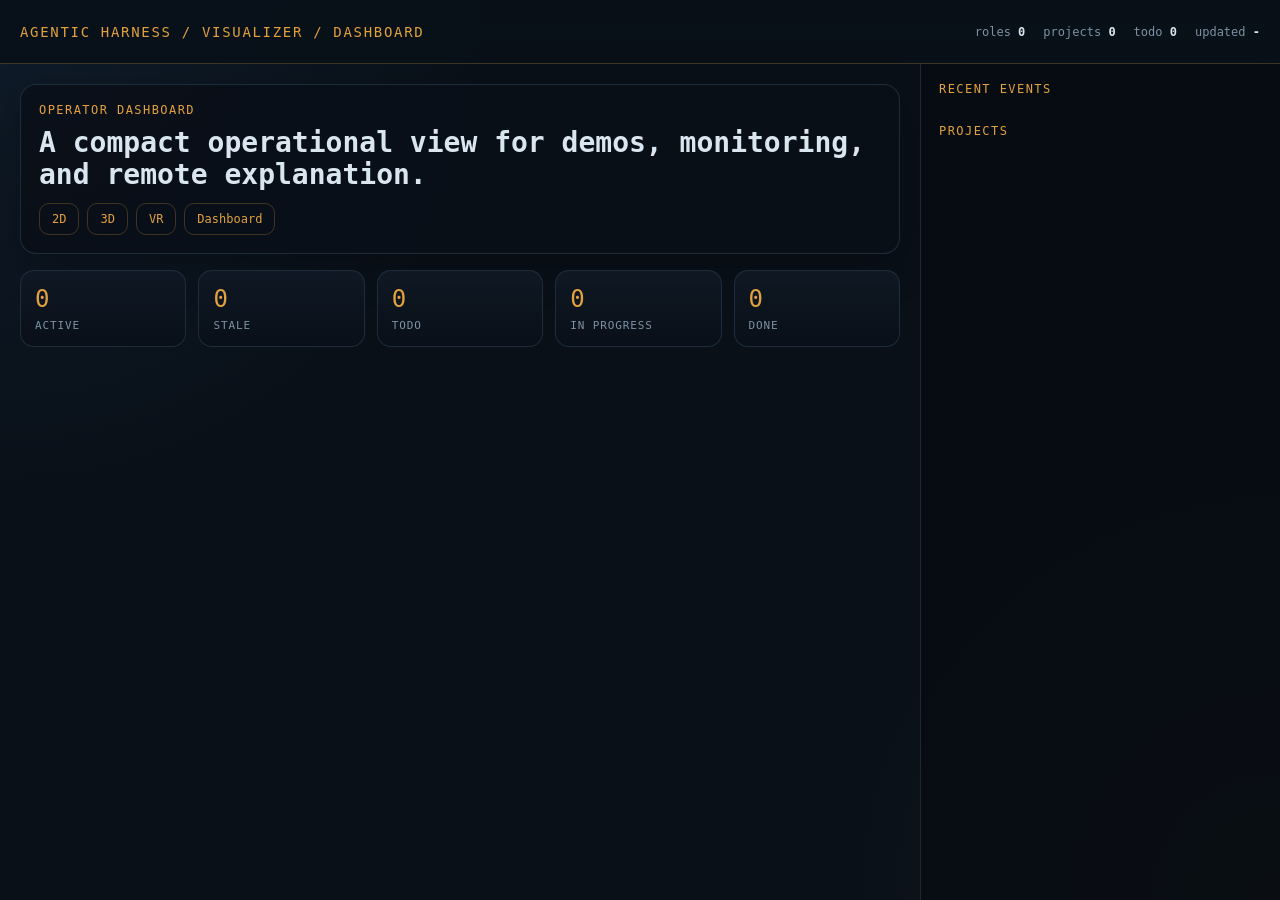
==== Visualizer/dashboard.html @ 5abae712 "Added new visualizer, added updated documentation and overview of system, continued hardening and re" ====
<!doctype html>
<html lang="en">
<head>
  <meta charset="utf-8" />
  <meta name="viewport" content="width=device-width, initial-scale=1" />
  <title>Agentic Harness Visualizer - Dashboard</title>
  <link rel="stylesheet" href="styles.css" />
</head>
<body>
  <div class="shell">
    <div class="nav">
      <div class="brand">AGENTIC HARNESS / VISUALIZER / DASHBOARD</div>
      <div class="nav-meta">
        <span>roles <b id="role-count">0</b></span>
        <span>projects <b id="project-count">0</b></span>
        <span>todo <b id="todo-count">0</b></span>
        <span>updated <b id="generated-at">-</b></span>
      </div>
    </div>
    <main class="main">
      <section class="card pad" style="margin-bottom:16px;">
        <div class="title">Operator Dashboard</div>
        <h1 class="headline">A compact operational view for demos, monitoring, and remote explanation.</h1>
        <div class="mode-links">
          <a href="/world2d.html">2D</a>
          <a href="/world3d.html">3D</a>
          <a href="/worldvr.html">VR</a>
          <a href="/dashboard.html">Dashboard</a>
        </div>
      </section>
      <section class="stats">
        <div class="stat"><div class="n" id="stat-active">0</div><div class="l">Active</div></div>
        <div class="stat"><div class="n" id="stat-stale">0</div><div class="l">Stale</div></div>
        <div class="stat"><div class="n" id="stat-todo">0</div><div class="l">Todo</div></div>
        <div class="stat"><div class="n" id="stat-progress">0</div><div class="l">In Progress</div></div>
        <div class="stat"><div class="n" id="stat-done">0</div><div class="l">Done</div></div>
      </section>
      <section class="world-grid" id="roles-grid"></section>
    </main>
    <aside class="side">
      <div class="title">Recent Events</div>
      <div class="events" id="events"></div>
      <div class="title" style="margin-top:18px;">Projects</div>
      <div class="projects" id="projects"></div>
    </aside>
  </div>
  <script src="app.js"></script>
</body>
</html>
---- Visualizer/styles.css ----
:root {
  --bg: #091018;
  --panel: rgba(10, 16, 24, 0.92);
  --surface: #101925;
  --border: #203040;
  --text: #d9e5ef;
  --muted: #7d92a5;
  --accent: #e2a13f;
  --good: #62c18a;
  --warn: #e87b44;
  --info: #5aa8ff;
  --purple: #9c7cff;
}

* { box-sizing: border-box; }
body {
  margin: 0;
  font-family: "IBM Plex Mono", "DM Mono", Consolas, monospace;
  color: var(--text);
  background:
    radial-gradient(circle at top left, rgba(90,168,255,0.08), transparent 32%),
    radial-gradient(circle at bottom right, rgba(226,161,63,0.08), transparent 28%),
    var(--bg);
}

.shell {
  min-height: 100vh;
  display: grid;
  grid-template-columns: 1fr 360px;
  grid-template-rows: 64px 1fr;
  grid-template-areas:
    "nav nav"
    "main side";
}

.nav {
  grid-area: nav;
  display: flex;
  align-items: center;
  justify-content: space-between;
  padding: 0 20px;
  border-bottom: 1px solid rgba(226, 161, 63, 0.25);
  background: rgba(9, 16, 24, 0.88);
  backdrop-filter: blur(12px);
}

.brand { color: var(--accent); letter-spacing: .12em; font-size: 14px; }
.nav-meta { display: flex; gap: 18px; color: var(--muted); font-size: 12px; }
.nav-meta span b { color: var(--text); }

.main {
  grid-area: main;
  padding: 20px;
}

.side {
  grid-area: side;
  border-left: 1px solid rgba(32, 48, 64, 0.8);
  background: rgba(7, 12, 18, 0.86);
  padding: 18px;
  overflow: auto;
}

.hero {
  display: grid;
  grid-template-columns: 1.3fr 1fr;
  gap: 16px;
  margin-bottom: 16px;
}

.card {
  background: var(--panel);
  border: 1px solid rgba(32, 48, 64, 0.9);
  border-radius: 16px;
  box-shadow: 0 12px 40px rgba(0, 0, 0, 0.28);
}

.card.pad { padding: 18px; }
.title { font-size: 12px; color: var(--accent); letter-spacing: .12em; margin-bottom: 10px; text-transform: uppercase; }
.headline { font-size: 28px; line-height: 1.15; margin: 0 0 10px; }
.muted { color: var(--muted); line-height: 1.6; font-size: 13px; }

.stats {
  display: grid;
  grid-template-columns: repeat(5, 1fr);
  gap: 12px;
  margin-bottom: 16px;
}

.stat {
  padding: 14px;
  border-radius: 14px;
  background: linear-gradient(180deg, rgba(16,25,37,0.96), rgba(9,16,24,0.96));
  border: 1px solid rgba(32, 48, 64, 0.9);
}
.stat .n { font-size: 24px; color: var(--accent); margin-bottom: 6px; }
.stat .l { font-size: 11px; color: var(--muted); text-transform: uppercase; letter-spacing: .08em; }

.world-grid {
  display: grid;
  grid-template-columns: repeat(3, 1fr);
  gap: 14px;
}

.agent {
  position: relative;
  min-height: 190px;
  overflow: hidden;
}

.agent .status {
  position: absolute;
  top: 14px;
  right: 14px;
  font-size: 11px;
  padding: 4px 8px;
  border-radius: 999px;
}
.active { background: rgba(98,193,138,0.16); color: var(--good); }
.stale { background: rgba(232,123,68,0.16); color: var(--warn); }
.unclaimed { background: rgba(125,146,165,0.16); color: var(--muted); }

.agent-body {
  padding: 18px;
  display: flex;
  flex-direction: column;
  gap: 8px;
}

.agent h3 { margin: 0; font-size: 20px; }
.agent .role-meta { font-size: 12px; color: var(--purple); }
.agent .task { font-size: 13px; color: var(--text); }
.agent .lease { font-size: 11px; color: var(--muted); }

.scene {
  height: 200px;
  border-radius: 14px;
  background:
    linear-gradient(180deg, rgba(90,168,255,0.08), rgba(0,0,0,0)),
    linear-gradient(0deg, rgba(226,161,63,0.08), rgba(0,0,0,0)),
    #0d141d;
  border: 1px solid rgba(32,48,64,.85);
  position: relative;
  overflow: hidden;
}

.dot {
  position: absolute;
  width: 16px;
  height: 16px;
  border-radius: 50%;
  box-shadow: 0 0 22px currentColor;
}

.events, .projects { display: flex; flex-direction: column; gap: 10px; }
.line {
  padding: 10px 12px;
  border-radius: 12px;
  background: rgba(16,25,37,0.85);
  border: 1px solid rgba(32,48,64,.75);
  font-size: 12px;
  line-height: 1.5;
}

.mode-links {
  display: flex;
  gap: 8px;
  margin-top: 12px;
}

.mode-links a {
  display: inline-block;
  padding: 8px 12px;
  text-decoration: none;
  border: 1px solid rgba(226,161,63,.25);
  border-radius: 10px;
  color: var(--accent);
  font-size: 12px;
}

@media (max-width: 1080px) {
  .shell {
    grid-template-columns: 1fr;
    grid-template-rows: 64px auto auto;
    grid-template-areas: "nav" "main" "side";
  }
  .hero, .stats, .world-grid { grid-template-columns: 1fr; }
  .side { border-left: 0; border-top: 1px solid rgba(32,48,64,.8); }
}
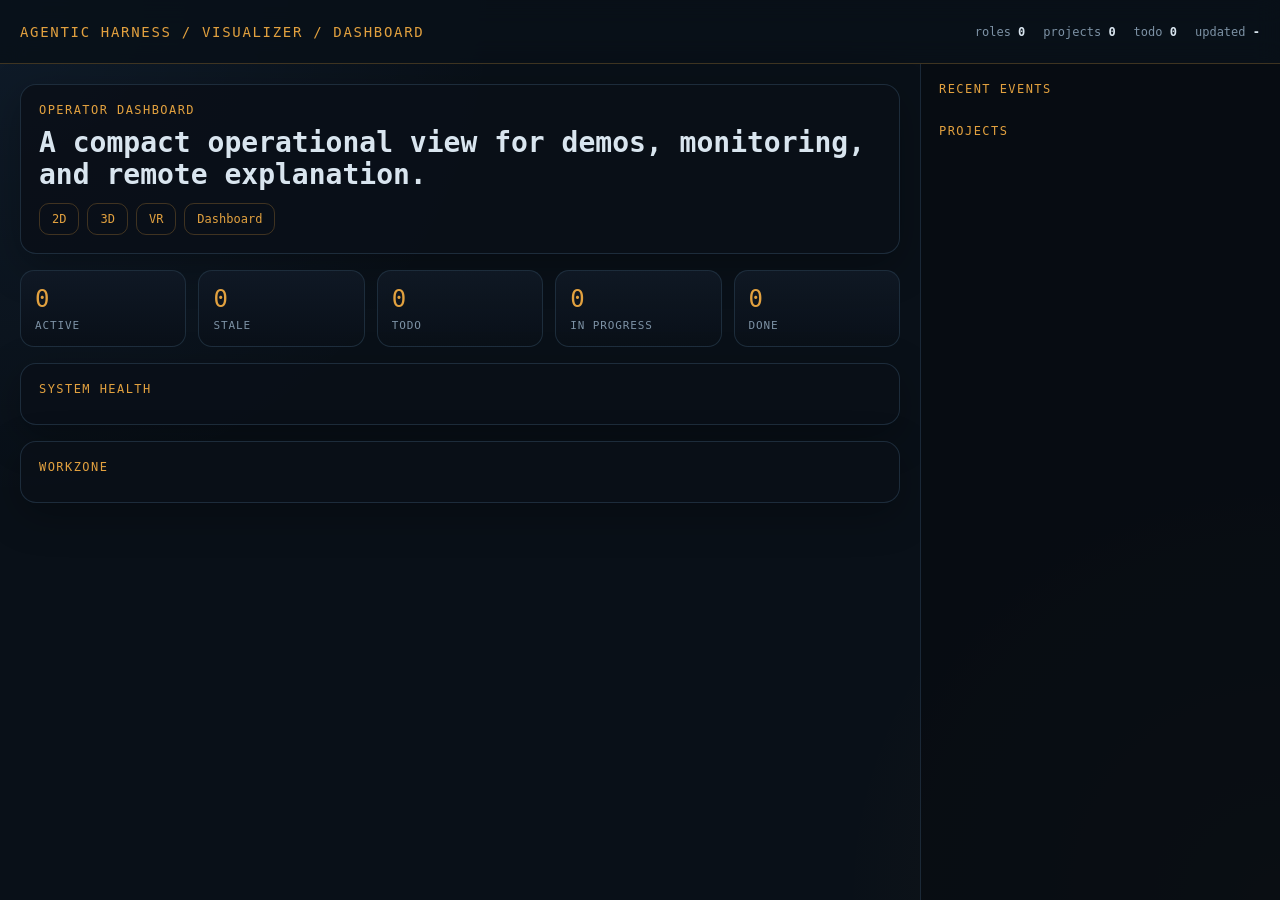
==== commit ec5dce80: "Latest version with testing completed" ====
--- a/Visualizer/dashboard.html
+++ b/Visualizer/dashboard.html
@@ -35,6 +35,14 @@
         <div class="stat"><div class="n" id="stat-progress">0</div><div class="l">In Progress</div></div>
         <div class="stat"><div class="n" id="stat-done">0</div><div class="l">Done</div></div>
       </section>
+      <section class="card pad" style="margin-bottom:16px;">
+        <div class="title">System Health</div>
+        <div class="daemon-grid" id="daemon-grid"></div>
+      </section>
+      <section class="card pad" style="margin-bottom:16px;">
+        <div class="title">Workzone</div>
+        <div class="workzone-grid" id="workzone"></div>
+      </section>
       <section class="world-grid" id="roles-grid"></section>
     </main>
     <aside class="side">
--- a/Visualizer/styles.css
+++ b/Visualizer/styles.css
@@ -119,6 +119,7 @@
 .active { background: rgba(98,193,138,0.16); color: var(--good); }
 .stale { background: rgba(232,123,68,0.16); color: var(--warn); }
 .unclaimed { background: rgba(125,146,165,0.16); color: var(--muted); }
+.working { background: rgba(90,168,255,0.16); color: var(--info); }
 
 .agent-body {
   padding: 18px;
@@ -153,6 +154,39 @@
 }
 
 .events, .projects { display: flex; flex-direction: column; gap: 10px; }
+.daemon-grid, .workzone-grid {
+  display: grid;
+  grid-template-columns: repeat(auto-fit, minmax(180px, 1fr));
+  gap: 12px;
+}
+
+.daemon-card {
+  position: relative;
+  min-height: 156px;
+  overflow: hidden;
+}
+
+.meta-row {
+  display: flex;
+  justify-content: space-between;
+  gap: 10px;
+  font-size: 11px;
+  color: var(--muted);
+  text-transform: uppercase;
+  letter-spacing: .06em;
+}
+
+.meta-row b {
+  color: var(--text);
+  font-size: 12px;
+  letter-spacing: 0;
+}
+
+.micro {
+  color: var(--muted);
+  font-size: 11px;
+  line-height: 1.6;
+}
 .line {
   padding: 10px 12px;
   border-radius: 12px;
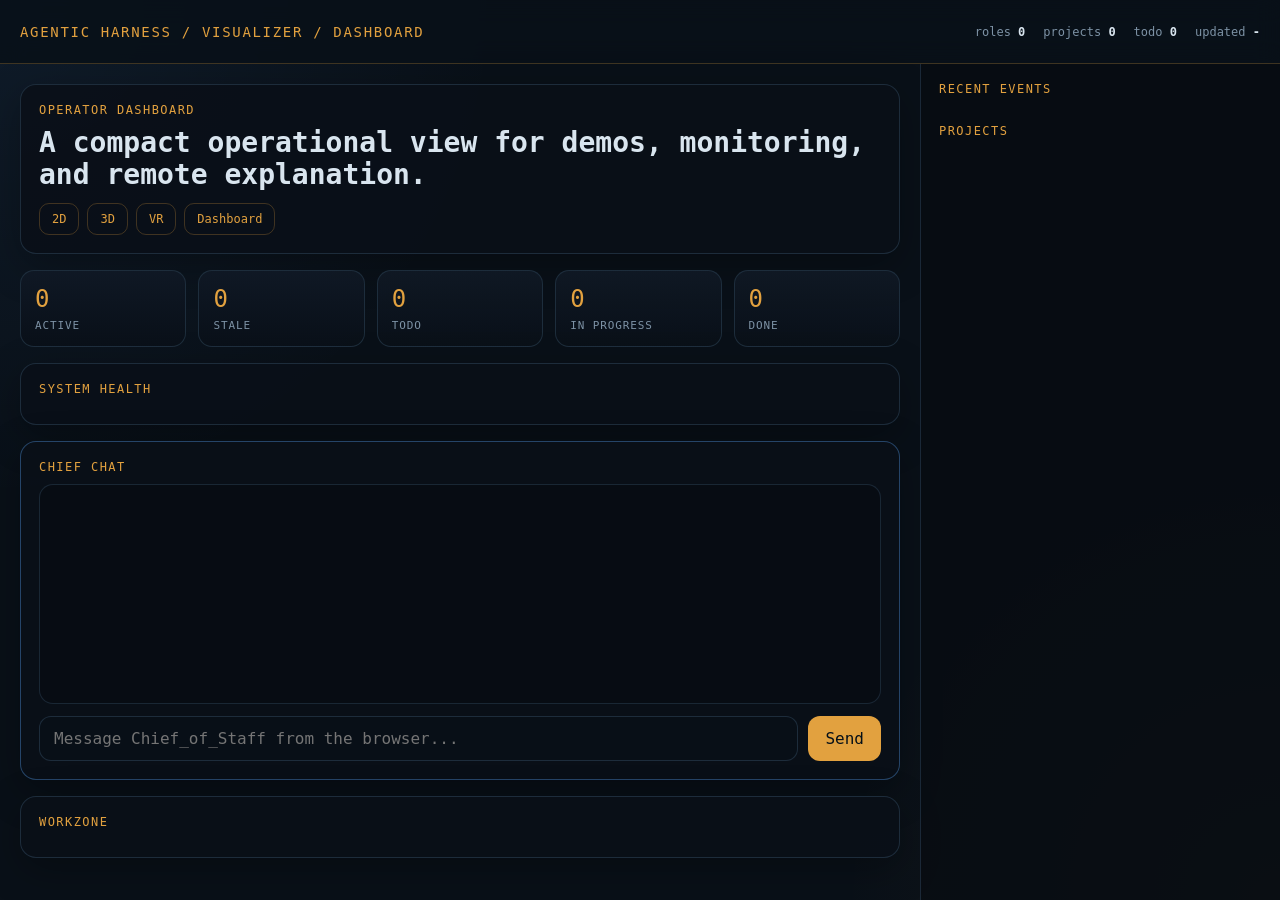
==== commit 98c3a5d5: "Updated after heavy testing of Telegram and adding new functionality to visualizer" ====
--- a/Visualizer/dashboard.html
+++ b/Visualizer/dashboard.html
@@ -39,6 +39,14 @@
         <div class="title">System Health</div>
         <div class="daemon-grid" id="daemon-grid"></div>
       </section>
+      <section class="card pad chat-card" style="margin-bottom:16px;">
+        <div class="title">Chief Chat</div>
+        <div class="chat-log" id="chat-log"></div>
+        <form class="chat-form" id="chat-form">
+          <input id="chat-input" autocomplete="off" placeholder="Message Chief_of_Staff from the browser..." />
+          <button type="submit">Send</button>
+        </form>
+      </section>
       <section class="card pad" style="margin-bottom:16px;">
         <div class="title">Workzone</div>
         <div class="workzone-grid" id="workzone"></div>
--- a/Visualizer/styles.css
+++ b/Visualizer/styles.css
@@ -212,6 +212,71 @@
   font-size: 12px;
 }
 
+.chat-card {
+  border-color: rgba(90,168,255,.35);
+}
+
+.chat-log {
+  min-height: 220px;
+  max-height: 360px;
+  overflow: auto;
+  display: flex;
+  flex-direction: column;
+  gap: 10px;
+  padding: 12px;
+  border-radius: 14px;
+  background: rgba(7, 12, 18, 0.72);
+  border: 1px solid rgba(32,48,64,.75);
+}
+
+.chat-bubble {
+  max-width: 84%;
+  padding: 10px 12px;
+  border-radius: 14px;
+  font-size: 13px;
+  line-height: 1.45;
+  white-space: pre-wrap;
+}
+
+.chat-bubble.operator {
+  align-self: flex-end;
+  color: #061018;
+  background: linear-gradient(135deg, #e2a13f, #ffd48a);
+}
+
+.chat-bubble.chief {
+  align-self: flex-start;
+  background: rgba(90,168,255,0.16);
+  border: 1px solid rgba(90,168,255,0.25);
+}
+
+.chat-form {
+  display: grid;
+  grid-template-columns: 1fr auto;
+  gap: 10px;
+  margin-top: 12px;
+}
+
+.chat-form input {
+  min-width: 0;
+  padding: 12px 14px;
+  border-radius: 12px;
+  border: 1px solid rgba(32,48,64,.9);
+  color: var(--text);
+  background: rgba(9,16,24,.92);
+  font: inherit;
+}
+
+.chat-form button {
+  padding: 12px 16px;
+  border-radius: 12px;
+  border: 1px solid rgba(226,161,63,.35);
+  color: #061018;
+  background: var(--accent);
+  font: inherit;
+  cursor: pointer;
+}
+
 @media (max-width: 1080px) {
   .shell {
     grid-template-columns: 1fr;
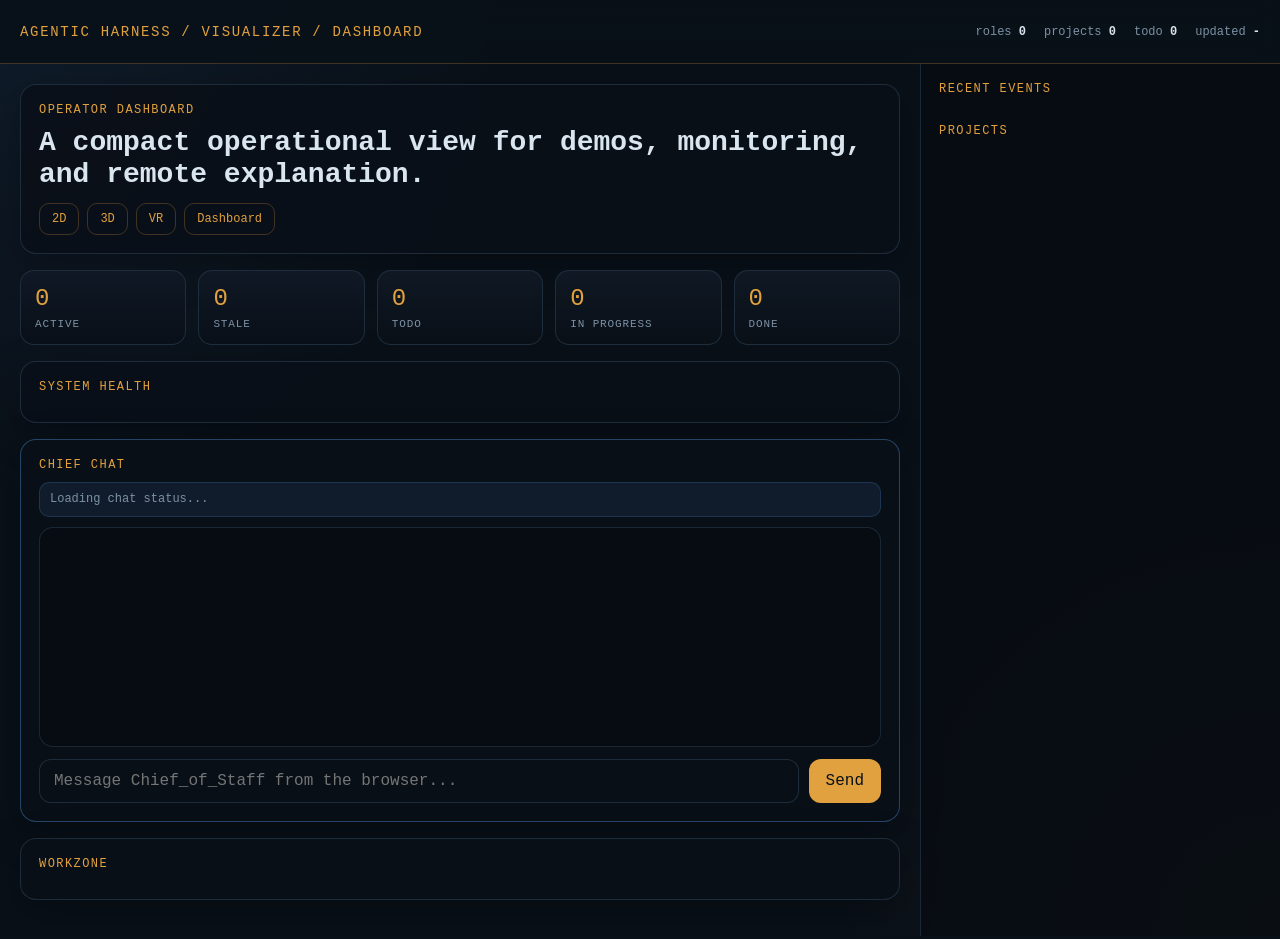
==== commit f3ab2a1d: "Added many updates, tested the system heavily and now using it for its main purposes" ====
--- a/Visualizer/dashboard.html
+++ b/Visualizer/dashboard.html
@@ -41,6 +41,7 @@
       </section>
       <section class="card pad chat-card" style="margin-bottom:16px;">
         <div class="title">Chief Chat</div>
+        <div class="chat-status" id="chat-status">Loading chat status...</div>
         <div class="chat-log" id="chat-log"></div>
         <form class="chat-form" id="chat-form">
           <input id="chat-input" autocomplete="off" placeholder="Message Chief_of_Staff from the browser..." />
--- a/Visualizer/styles.css
+++ b/Visualizer/styles.css
@@ -216,6 +216,50 @@
   border-color: rgba(90,168,255,.35);
 }
 
+.chat-drawer {
+  position: fixed;
+  right: 20px;
+  bottom: 20px;
+  z-index: 30;
+  width: min(440px, calc(100vw - 40px));
+  max-height: min(640px, calc(100vh - 40px));
+  padding: 16px;
+  border-radius: 18px;
+  background: rgba(11, 18, 27, 0.94);
+  border: 1px solid rgba(90,168,255,.35);
+  box-shadow: 0 24px 70px rgba(0,0,0,.38);
+  backdrop-filter: blur(14px);
+}
+
+.chat-status {
+  margin: 8px 0 10px;
+  padding: 8px 10px;
+  border-radius: 10px;
+  font-size: 12px;
+  line-height: 1.35;
+  color: var(--muted);
+  background: rgba(90,168,255,0.09);
+  border: 1px solid rgba(90,168,255,0.18);
+}
+
+.chat-status.ready {
+  color: #9ee6c3;
+  border-color: rgba(52,211,153,.28);
+  background: rgba(52,211,153,.09);
+}
+
+.chat-status.waiting {
+  color: #ffd48a;
+  border-color: rgba(226,161,63,.35);
+  background: rgba(226,161,63,.1);
+}
+
+.chat-status.failed {
+  color: #ffb4b4;
+  border-color: rgba(248,113,113,.35);
+  background: rgba(248,113,113,.1);
+}
+
 .chat-log {
   min-height: 220px;
   max-height: 360px;
@@ -285,4 +329,10 @@
   }
   .hero, .stats, .world-grid { grid-template-columns: 1fr; }
   .side { border-left: 0; border-top: 1px solid rgba(32,48,64,.8); }
-}
+  .chat-drawer {
+    left: 12px;
+    right: 12px;
+    bottom: 12px;
+    width: auto;
+  }
+}
